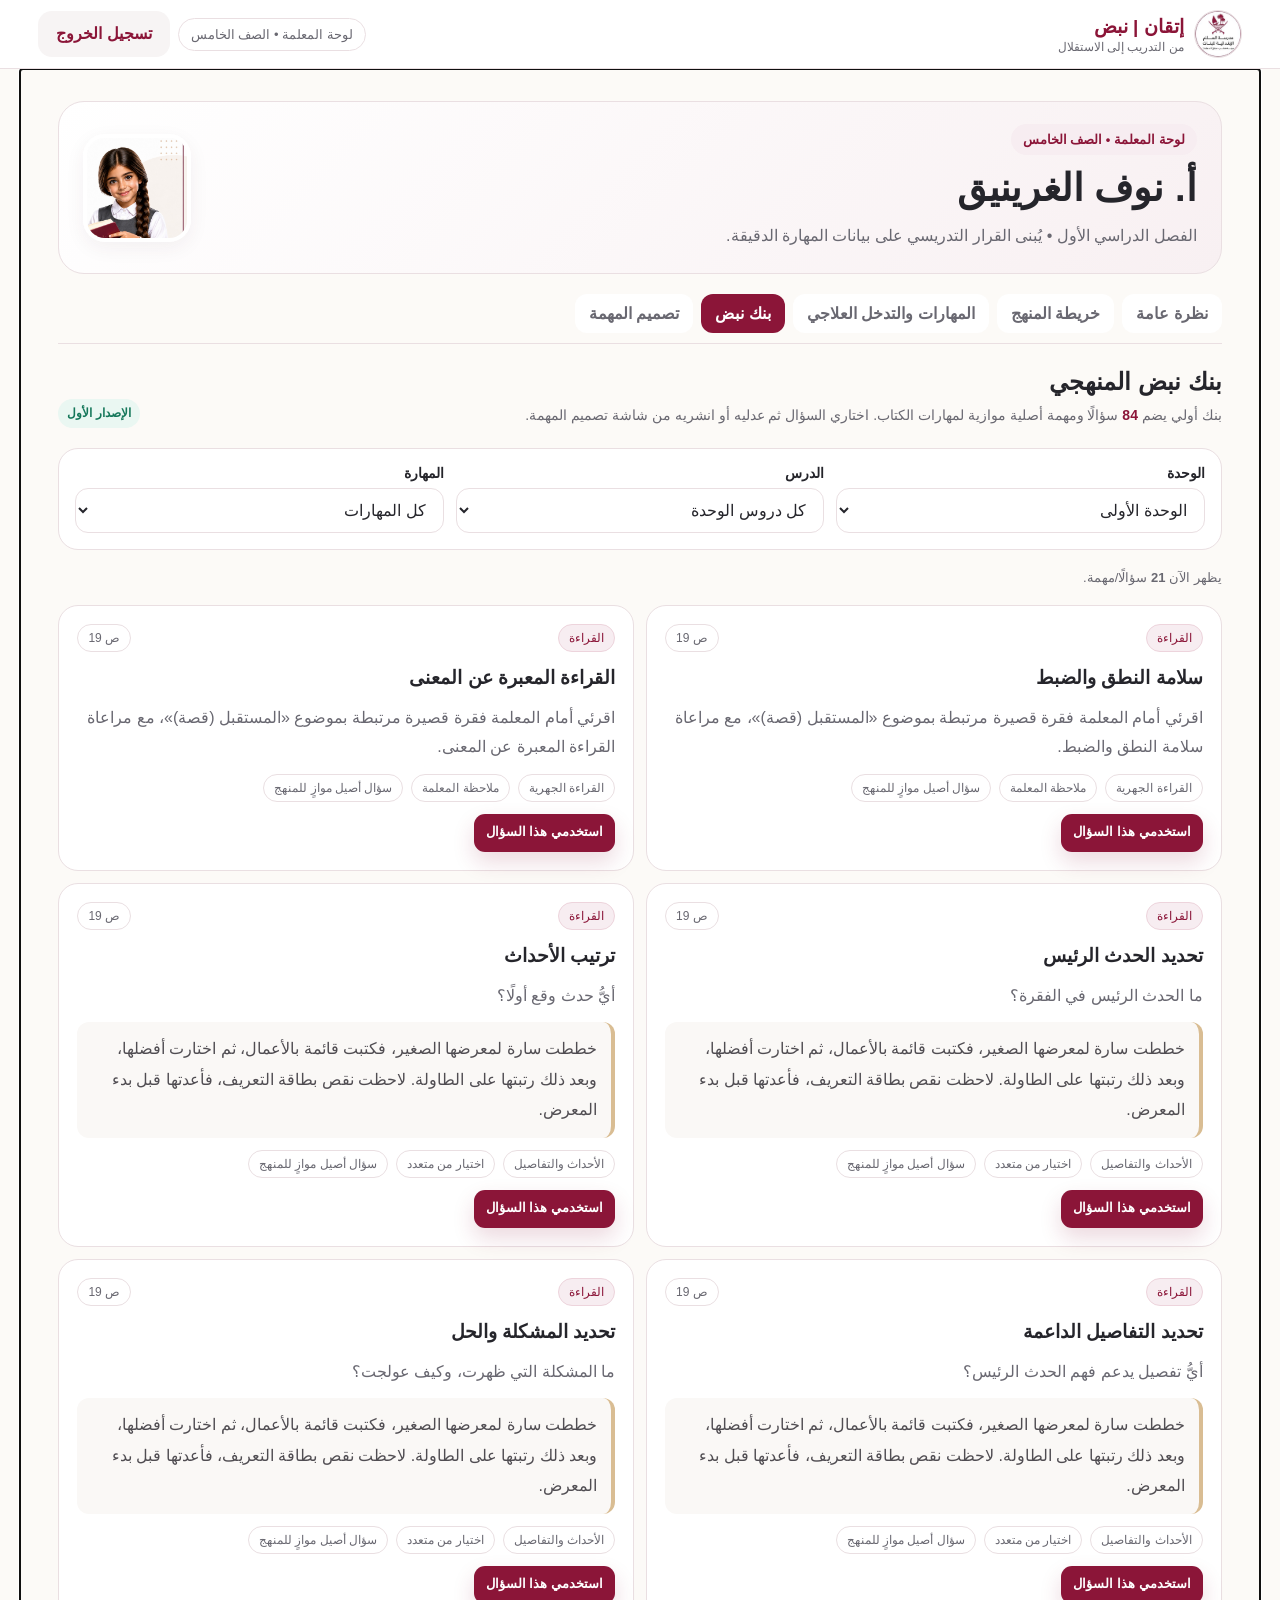
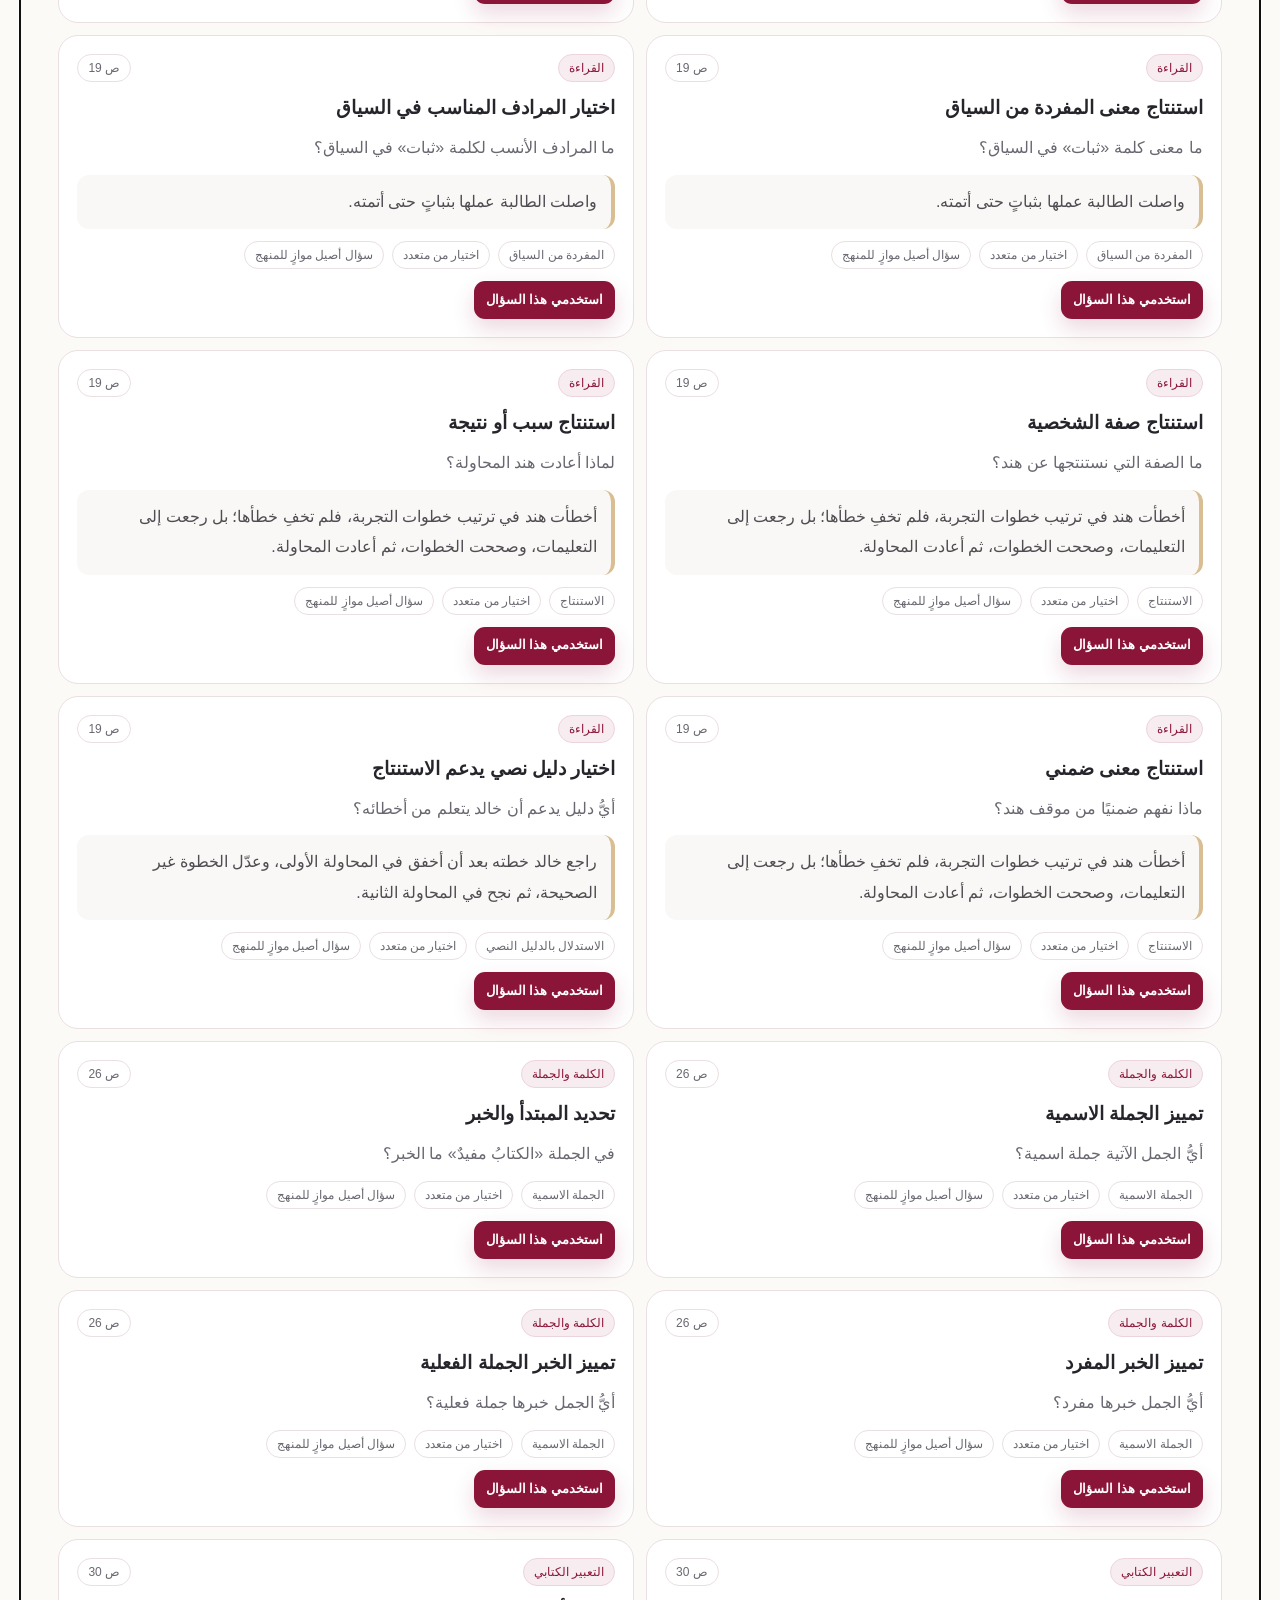
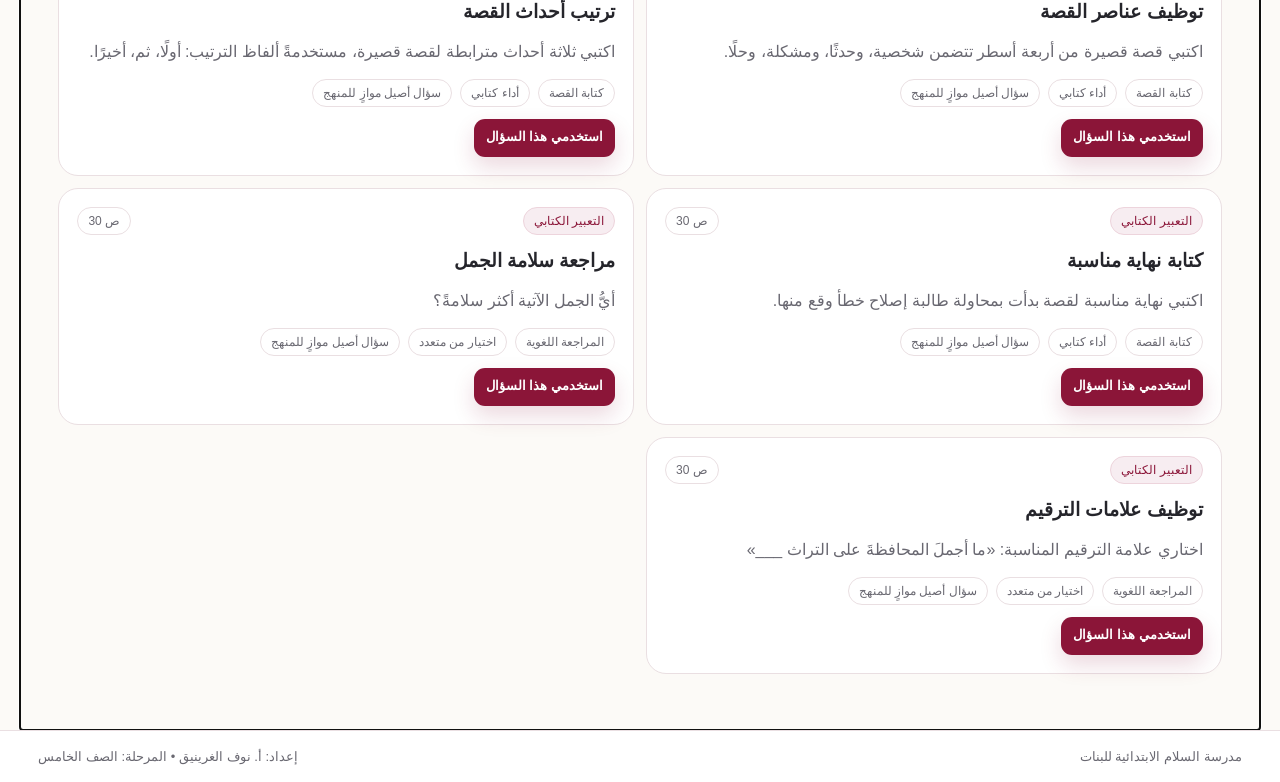
==== preview-bank.html @ 3ed47e23 "Add files via upload" ====
<!doctype html><html lang="ar" dir="rtl"><head><meta charset="utf-8"><meta name="viewport" content="width=device-width,initial-scale=1"><title>معاينة</title></head><body><script>localStorage.setItem('itqanNabdStage3V6',JSON.stringify({user:{role:'teacher'},student:{name:'مريم',points:0,streak:1,completed:{},attempts:{},mastery:{R_FLU:60,R_MAIN:62,R_EVENT:58,R_INFER:54,R_EVID:56,R_VOC:63,R_SUM:50,G_NOM:59,W_STORY:57,W_LINK:55,W_EDIT:61},subMastery:{},responses:{},badges:[]},selectedDay:1,studentTab:'today',teacherTab:'bank',teacherUnit:'u1',drafts:[],publishedTasks:[],builderSeed:null,bankUnit:'u1',bankLesson:'all',bankSkill:'all'}));location.href='index.html#teacher';</script></body></html>
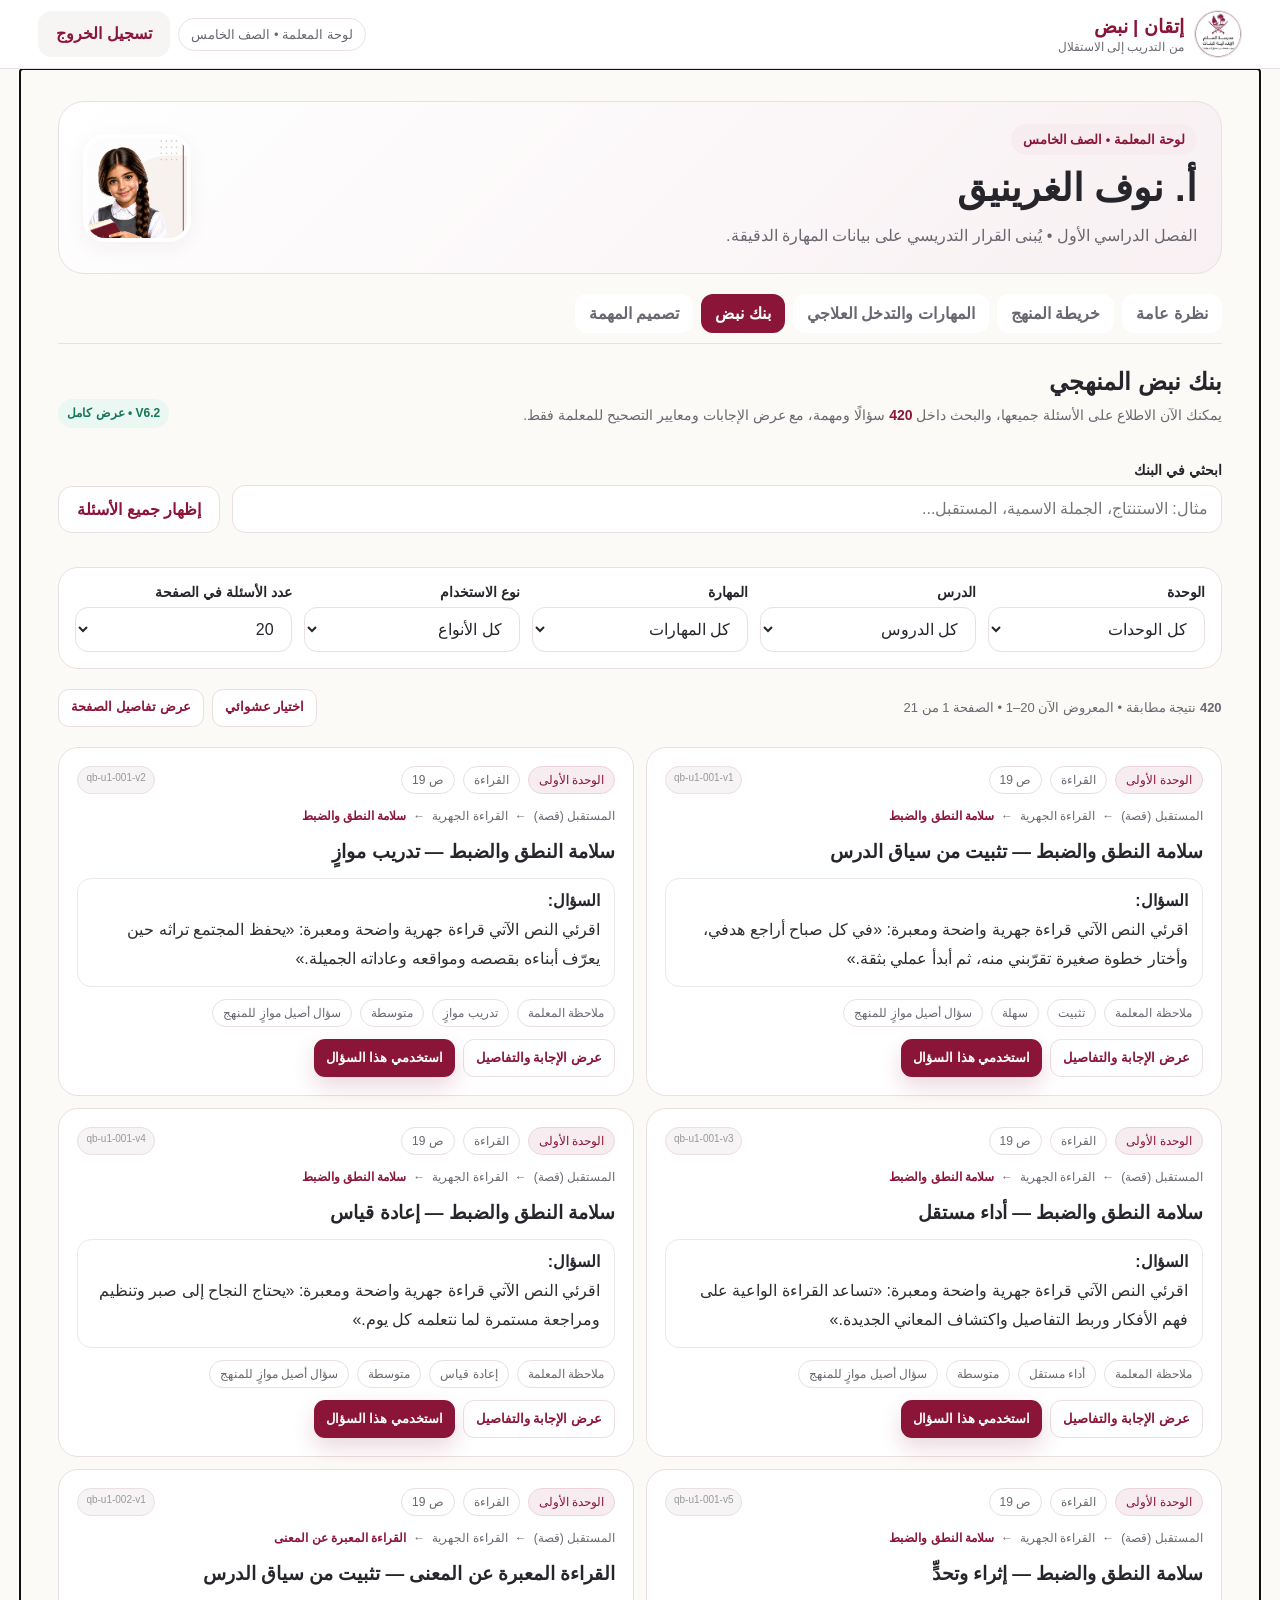
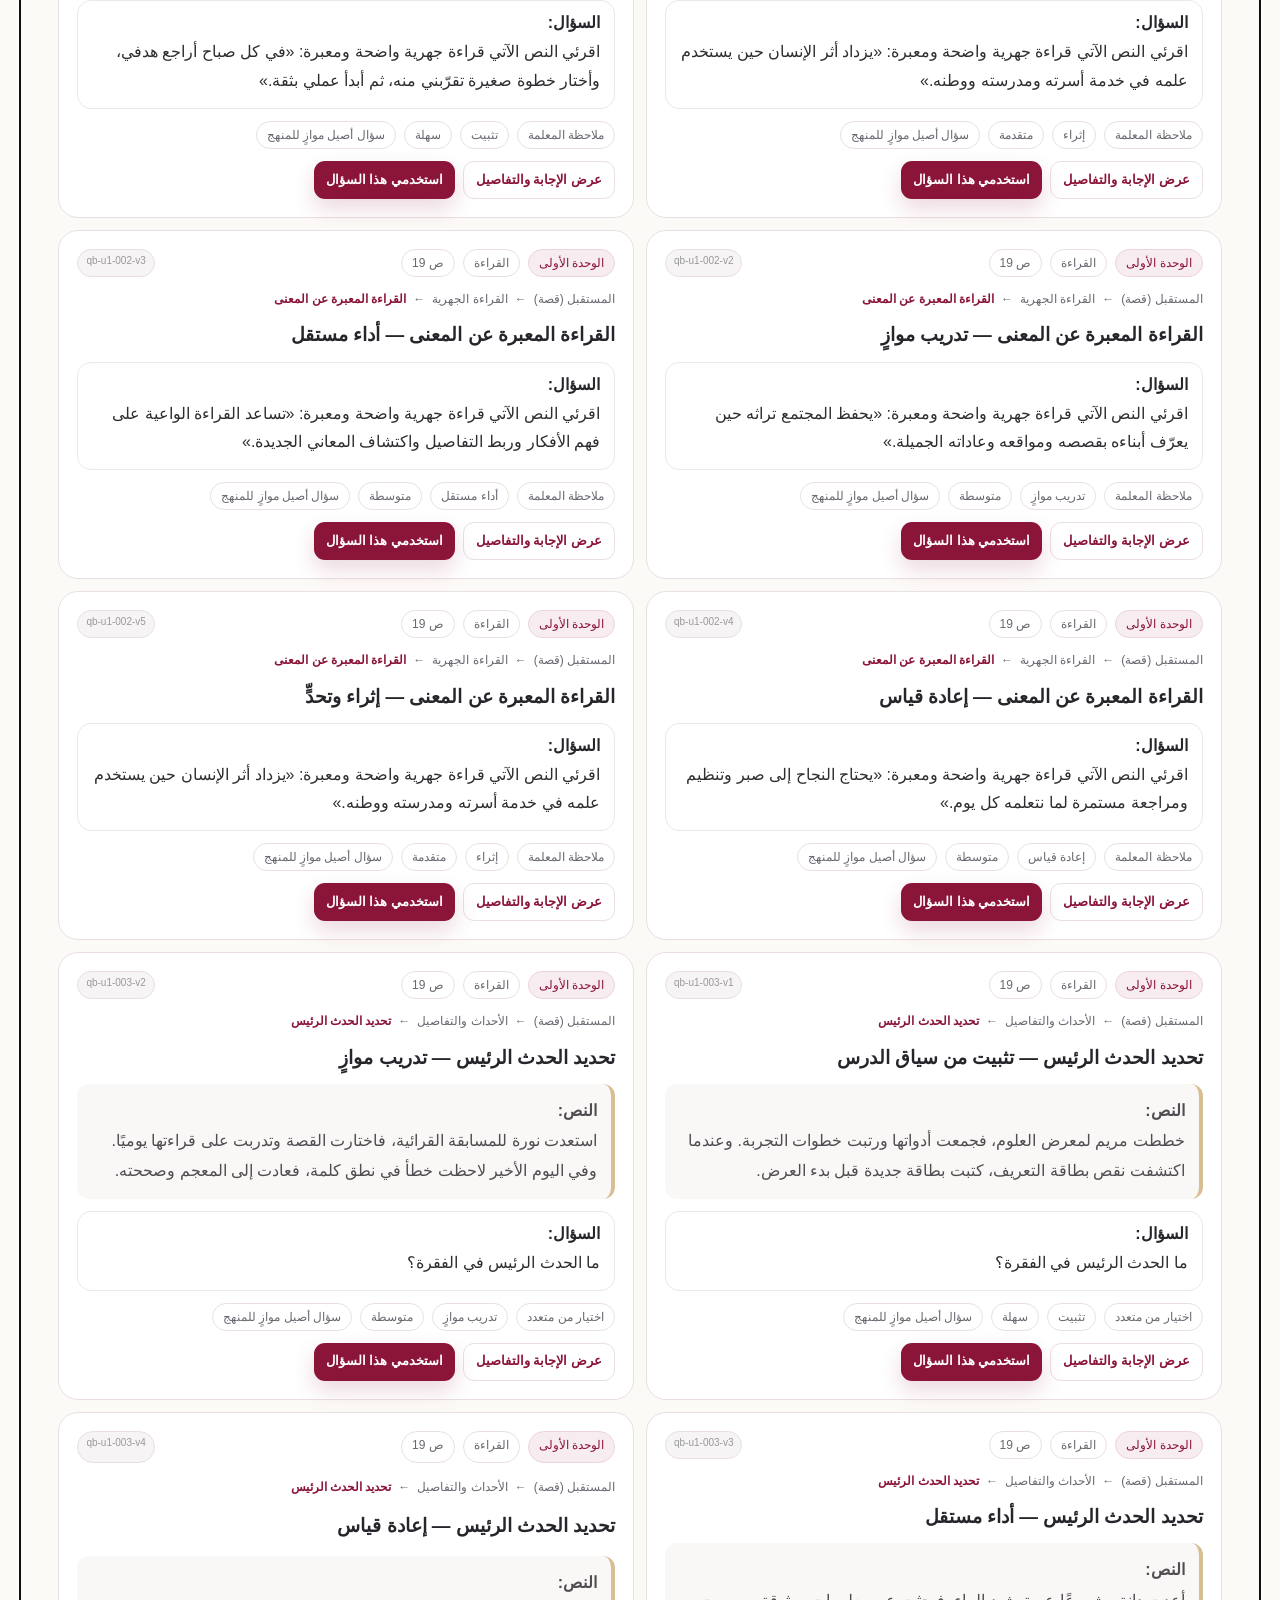
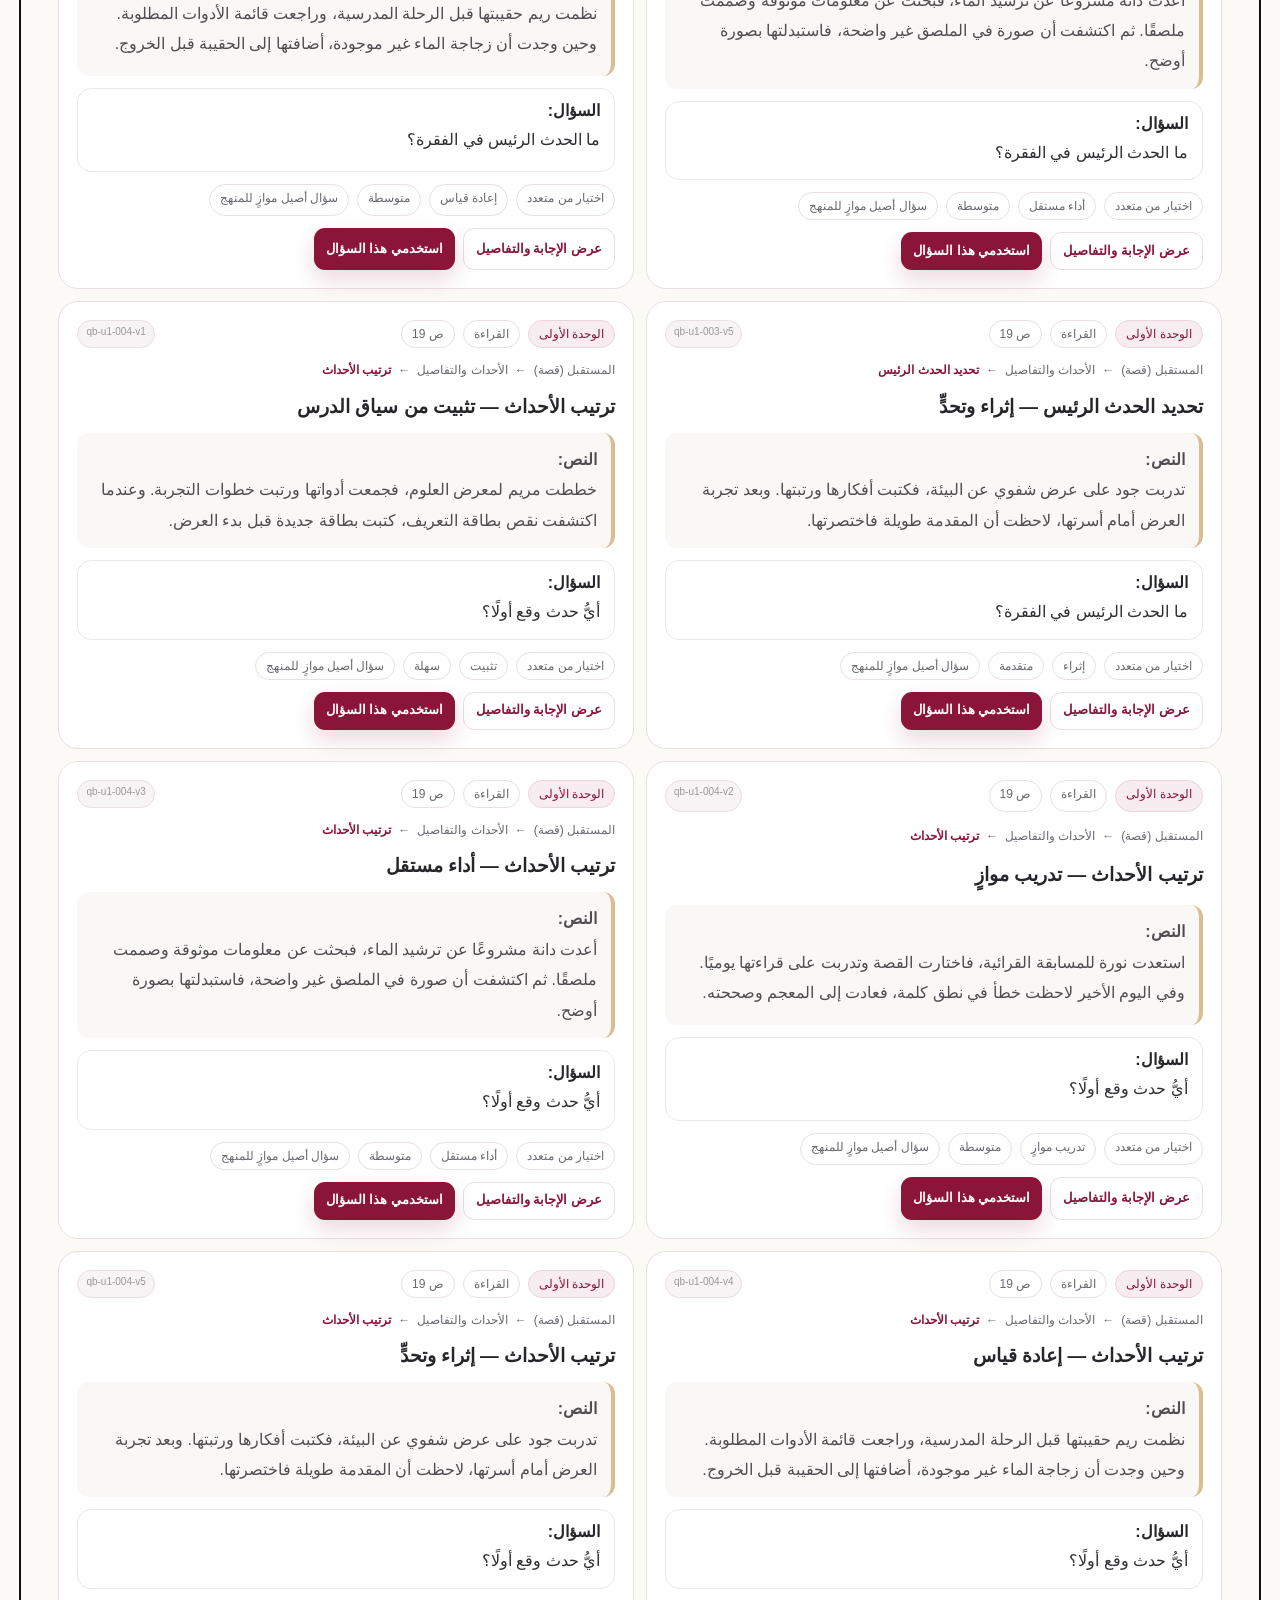
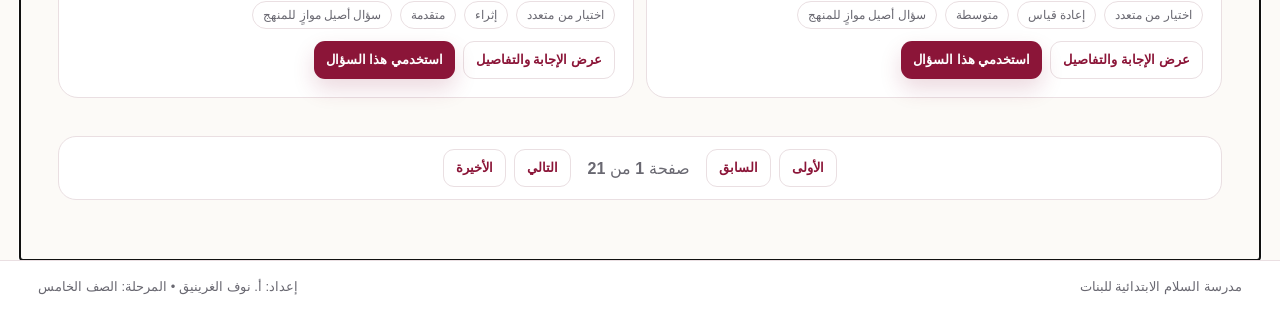
==== commit c279bdf6: "Add files via upload" ====
--- a/preview-bank.html
+++ b/preview-bank.html
@@ -1 +1 @@
-<!doctype html><html lang="ar" dir="rtl"><head><meta charset="utf-8"><meta name="viewport" content="width=device-width,initial-scale=1"><title>معاينة</title></head><body><script>localStorage.setItem('itqanNabdStage3V6',JSON.stringify({user:{role:'teacher'},student:{name:'مريم',points:0,streak:1,completed:{},attempts:{},mastery:{R_FLU:60,R_MAIN:62,R_EVENT:58,R_INFER:54,R_EVID:56,R_VOC:63,R_SUM:50,G_NOM:59,W_STORY:57,W_LINK:55,W_EDIT:61},subMastery:{},responses:{},badges:[]},selectedDay:1,studentTab:'today',teacherTab:'bank',teacherUnit:'u1',drafts:[],publishedTasks:[],builderSeed:null,bankUnit:'u1',bankLesson:'all',bankSkill:'all'}));location.href='index.html#teacher';</script></body></html>+<!doctype html><html lang="ar" dir="rtl"><head><meta charset="utf-8"><meta name="viewport" content="width=device-width,initial-scale=1"><title>معاينة</title></head><body><script>localStorage.setItem('itqanNabdStage3V6',JSON.stringify({user:{role:'teacher'},student:{name:'مريم',points:0,streak:1,completed:{},attempts:{},mastery:{R_FLU:60,R_MAIN:62,R_EVENT:58,R_INFER:54,R_EVID:56,R_VOC:63,R_SUM:50,G_NOM:59,W_STORY:57,W_LINK:55,W_EDIT:61},subMastery:{},responses:{},badges:[]},selectedDay:1,studentTab:'today',teacherTab:'bank',teacherUnit:'u1',drafts:[],publishedTasks:[],builderSeed:null,bankUnit:'all',bankLesson:'all',bankSkill:'all',bankRole:'all',bankQuery:'',bankPage:1,bankPageSize:20}));location.href='index.html#teacher';</script></body></html>
